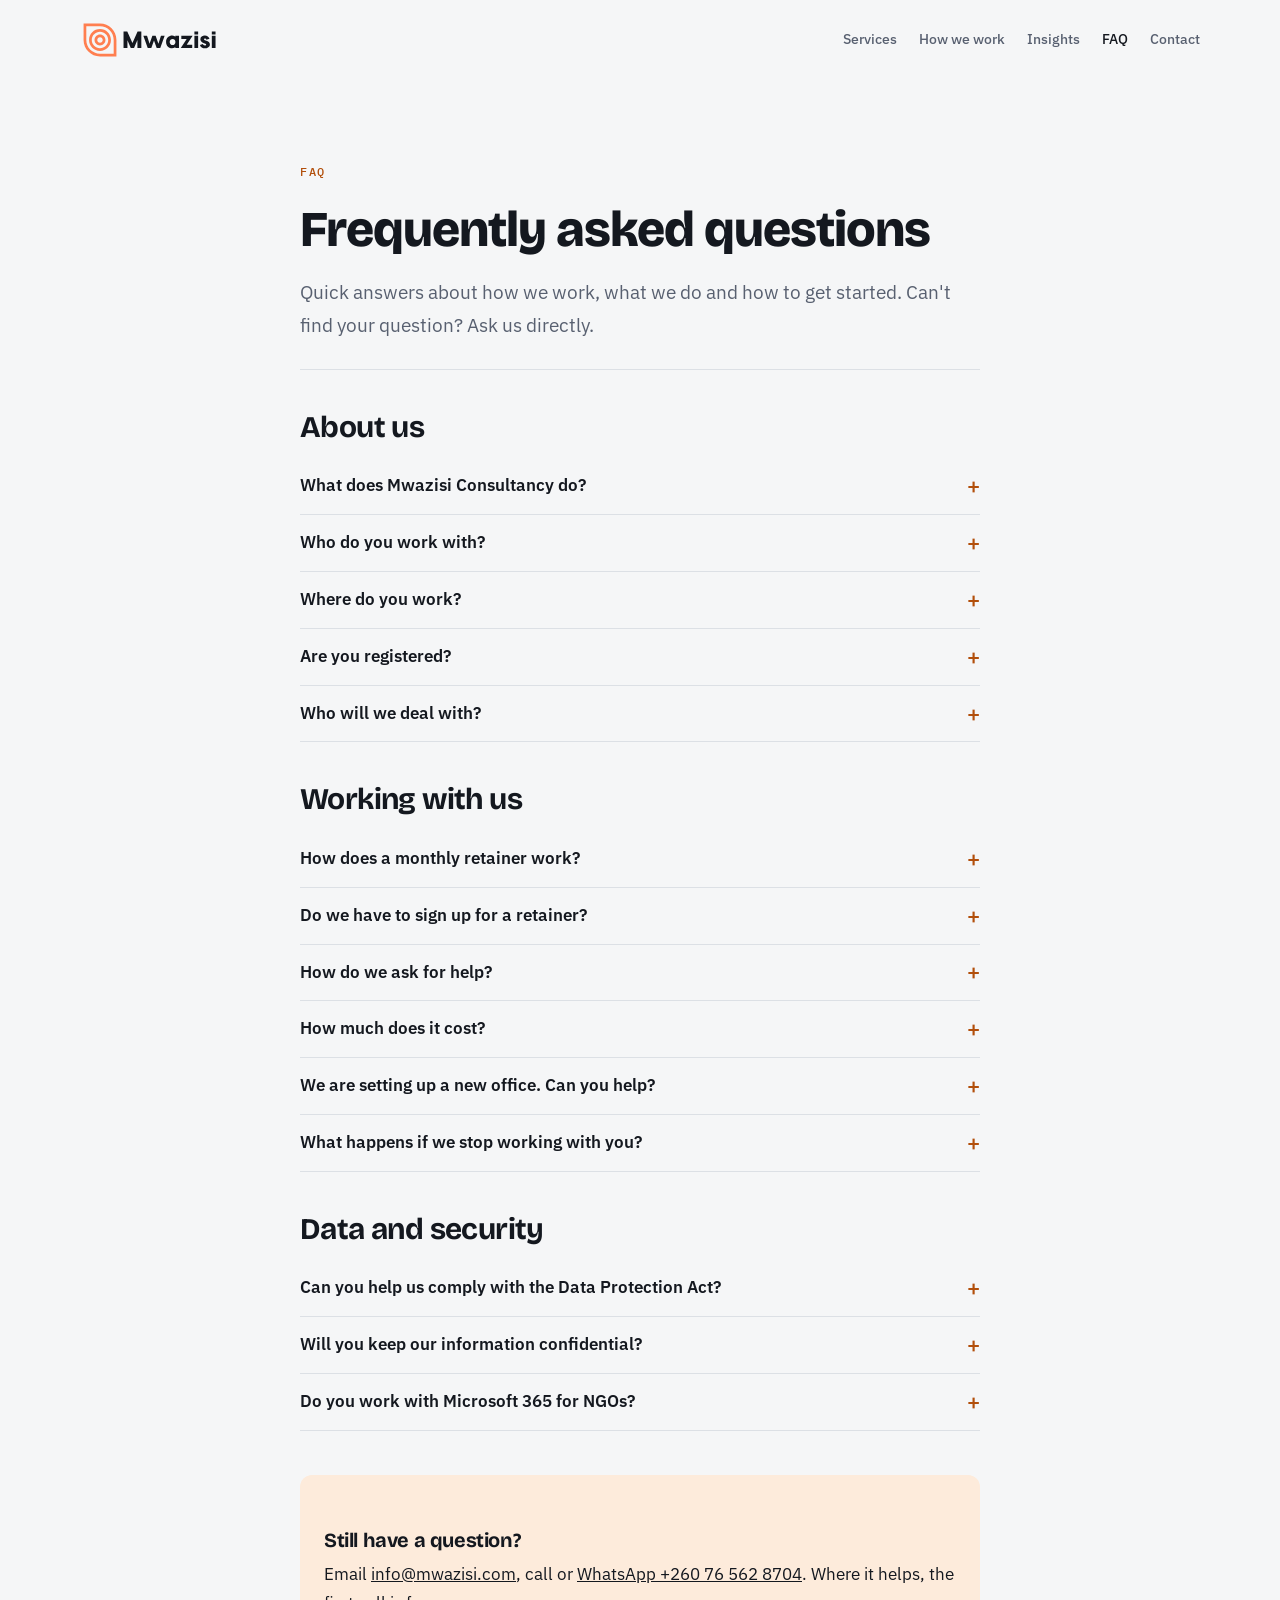
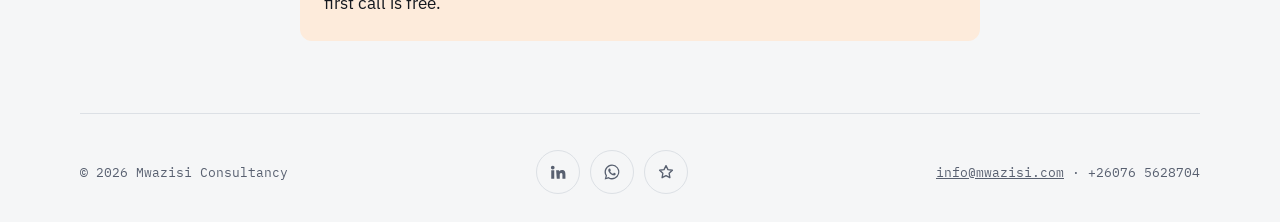
==== faq/index.html @ fc715167 "Add FAQ page with FAQPage structured data, linked from menus and sitemap Co-Authored-By: Claude Opus" ====
<!doctype html>
<html lang="en">
<head>
<meta charset="utf-8">
<meta name="viewport" content="width=device-width, initial-scale=1">
<title>Frequently asked questions | Mwazisi Consultancy</title>
<meta name="description" content="Answers to common questions about Mwazisi Consultancy: IT support and managed IT services in Lusaka, retainers, new office setup, and data protection.">
<link rel="canonical" href="https://www.mwazisi.com/faq/">
<meta property="og:type" content="website">
<meta property="og:site_name" content="Mwazisi Consultancy">
<meta property="og:title" content="Frequently asked questions | Mwazisi Consultancy">
<meta property="og:description" content="Answers to common questions about Mwazisi Consultancy: IT support and managed IT services in Lusaka, retainers, new office setup, and data protection.">
<meta property="og:url" content="https://www.mwazisi.com/faq/">
<meta property="og:image" content="https://www.mwazisi.com/assets/og-image.png">
<meta property="og:image:width" content="1200">
<meta property="og:image:height" content="630">
<meta name="twitter:card" content="summary_large_image">
<script type="application/ld+json">
{
 "@context": "https://schema.org",
 "@type": "FAQPage",
 "mainEntity": [
  {
   "@type": "Question",
   "name": "What does Mwazisi Consultancy do?",
   "acceptedAnswer": {
    "@type": "Answer",
    "text": "We are an IT consultancy and managed IT services provider in Lusaka, Zambia. We look after the computers, email, backups and data of organisations so their teams can get on with their work: day-to-day IT support, Microsoft 365 and email, backup and recovery, networks, devices, data protection, and digital tools."
   }
  },
  {
   "@type": "Question",
   "name": "Who do you work with?",
   "acceptedAnswer": {
    "@type": "Answer",
    "text": "NGOs and international non-profits, development and research programmes, local authorities, law and advisory firms, and small and growing businesses that need dependable IT without a full-time IT department."
   }
  },
  {
   "@type": "Question",
   "name": "Where do you work?",
   "acceptedAnswer": {
    "@type": "Answer",
    "text": "We are based in Lusaka. We visit offices in Lusaka in person and support organisations across Zambia remotely. Work outside Lusaka can be arranged, with travel agreed in advance."
   }
  },
  {
   "@type": "Question",
   "name": "Are you registered?",
   "acceptedAnswer": {
    "@type": "Answer",
    "text": "Yes. Mwazisi Consultancy is registered with PACRA and ZRA, is a licensed Data Processor under Zambia's Data Protection Act, and is a member of the ICT Association of Zambia (ICTAZ)."
   }
  },
  {
   "@type": "Question",
   "name": "Who will we deal with?",
   "acceptedAnswer": {
    "@type": "Answer",
    "text": "Every engagement is led by our Principal Consultant, Sam Gondwe. You deal directly with the person doing the work, not a call centre."
   }
  },
  {
   "@type": "Question",
   "name": "How does a monthly retainer work?",
   "acceptedAnswer": {
    "@type": "Answer",
    "text": "You pay a fixed monthly fee for an agreed number of support hours. Time is recorded against your account, and every invoice comes with a timesheet showing what was done, for whom and how long it took, plus a monthly report you can read and share."
   }
  },
  {
   "@type": "Question",
   "name": "Do we have to sign up for a retainer?",
   "acceptedAnswer": {
    "@type": "Answer",
    "text": "No. You can also book a quoted project with a fixed scope and price, or ad hoc support when you need it, either on site in Lusaka or remotely."
   }
  },
  {
   "@type": "Question",
   "name": "How do we ask for help?",
   "acceptedAnswer": {
    "@type": "Answer",
    "text": "Email info@mwazisi.com, or call or WhatsApp +260 76 562 8704. Every request is logged and tracked until it is resolved. Retainer clients agree response times as part of their agreement."
   }
  },
  {
   "@type": "Question",
   "name": "How much does it cost?",
   "acceptedAnswer": {
    "@type": "Answer",
    "text": "It depends on the size of your organisation and what you need. Retainers are a fixed monthly fee and projects are quoted in advance, with itemised invoices. Get in touch and we will suggest the right option; where it helps, the first call is free."
   }
  },
  {
   "@type": "Question",
   "name": "We are setting up a new office. Can you help?",
   "acceptedAnswer": {
    "@type": "Answer",
    "text": "Yes. We plan the setup, prepare the budget and quotation, compare internet providers, source laptops, printers and network equipment, set up business email on your own domain, the office network and security, and hand over with staff induction and documentation. We can then look after it every month."
   }
  },
  {
   "@type": "Question",
   "name": "What happens if we stop working with you?",
   "acceptedAnswer": {
    "@type": "Answer",
    "text": "We hand everything over: passwords, admin access and documentation, so your next provider or your own team can take over smoothly."
   }
  },
  {
   "@type": "Question",
   "name": "Can you help us comply with the Data Protection Act?",
   "acceptedAnswer": {
    "@type": "Answer",
    "text": "Yes. As a licensed Data Processor, we help organisations understand and meet their duties under the Data Protection Act No. 3 of 2021: data and risk assessments, policies and records, breach procedures and staff awareness. This supports compliance; it is not legal advice."
   }
  },
  {
   "@type": "Question",
   "name": "Will you keep our information confidential?",
   "acceptedAnswer": {
    "@type": "Answer",
    "text": "Yes. We treat everything we see in your systems as confidential. We only name clients publicly, or show their logos, with their permission, and our case studies leave out client details."
   }
  },
  {
   "@type": "Question",
   "name": "Do you work with Microsoft 365 for NGOs?",
   "acceptedAnswer": {
    "@type": "Answer",
    "text": "Yes. We set up and support Microsoft 365 (email, Teams, OneDrive and SharePoint) and help eligible non-profits apply for Microsoft's nonprofit programme."
   }
  }
 ]
}
</script>
<link rel="icon" href="/favicon.ico" sizes="48x48">
<link rel="icon" type="image/svg+xml" href="/favicon.svg">
<link rel="apple-touch-icon" href="/apple-touch-icon.png">
<link rel="preconnect" href="https://fonts.googleapis.com">
<link rel="preconnect" href="https://fonts.gstatic.com" crossorigin>
<link rel="stylesheet" href="https://fonts.googleapis.com/css2?family=Bricolage+Grotesque:opsz,wght@12..96,500;12..96,700;12..96,800&family=IBM+Plex+Sans:wght@400;500;600&family=IBM+Plex+Mono:wght@400;500&display=swap">
<link rel="stylesheet" href="../insights/insights.css">
<style>
details{border-bottom:1px solid var(--line)}
details summary{cursor:pointer;list-style:none;display:flex;justify-content:space-between;gap:16px;align-items:center;padding:16px 0;font-weight:600;font-size:17px;line-height:1.4;min-height:44px}
details summary::-webkit-details-marker{display:none}
details summary::after{content:"+";flex:none;font:500 22px/1 var(--font-mono);color:var(--accent-text)}
details[open] summary::after{content:"−"}
details p{margin:0 0 18px}
article h2{margin-top:40px}
.cta-box{margin-top:44px;padding:24px;border-radius:12px;background:var(--accent-soft)}
.cta-box p{margin:6px 0 0}
</style>
</head>
<body>
<div class="wrap">
  <nav aria-label="Main">
    <a class="brand" href="../" aria-label="Mwazisi, home">
      <svg class="logo" xmlns="http://www.w3.org/2000/svg" viewBox="0 0 3162.208 909.22" role="img" aria-hidden="true"><g transform="scale(8.11041548093341) translate(10, 10)"><g transform="matrix(1.151315789473684,0,0,1.151315789473684,-11.51315789473684,-11.51315789473684)" fill="#ff7f50"><path d="M50,10H10v40c0,22.09,17.91,40,40,40h40V50C90,27.91,72.09,10,50,10z M83.333,83.333H50  c-18.379,0-33.333-14.954-33.333-33.333V16.667H50c18.379,0,33.333,14.955,33.333,33.333V83.333z"/><path d="M50,23.333c-14.727,0-26.667,11.94-26.667,26.667S35.273,76.667,50,76.667S76.667,64.727,76.667,50S64.727,23.333,50,23.333  z M50,70c-11.048,0-20-8.955-20-20s8.952-20,20-20c11.045,0,20,8.955,20,20S61.045,70,50,70z"/><path d="M50,36.667c-7.363,0-13.333,5.97-13.333,13.333S42.637,63.333,50,63.333S63.333,57.363,63.333,50S57.363,36.667,50,36.667z   M50,56.667c-3.682,0-6.667-2.985-6.667-6.667s2.985-6.667,6.667-6.667s6.667,2.985,6.667,6.667S53.682,56.667,50,56.667z"/></g><g transform="matrix(3.3046480499309276,0,0,3.3046480499309276,108.03442375828398,2.63476198618665)" fill="currentColor"><path d="M16.3 6 l0 14 l-3.32 0 l0 -6.76 l-2.86 6.76 l-2.78 0 l-2.82 -6.72 l0 6.72 l-3.32 0 l0 -14 l3.18 0 l4.38 9.72 l4.36 -9.72 l3.18 0 z M32.94 9.56 l3.14 0 l-3.72 10.44 l-3.04 0 l-2.28 -6.5 l-2.28 6.5 l-3.04 0 l-3.72 -10.44 l3.14 0 l2.14 6.68 l2.38 -6.68 l2.76 0 l2.38 6.68 z M45.08 9.6 l3.16 0 l0 10.4 l-3.16 0 l0 -1.04 c-0.14 0.36 -1.08 1.24 -2.68 1.24 c-2.38 0 -5.12 -1.7 -5.12 -5.42 c0 -3.58 2.74 -5.36 5.12 -5.36 c1.6 0 2.54 0.92 2.68 1.14 l0 -0.96 z M42.86 17.42 c1.3 0 2.36 -0.9 2.36 -2.64 c0 -1.68 -1.06 -2.58 -2.36 -2.58 c-1.36 0 -2.52 0.92 -2.52 2.58 c0 1.72 1.16 2.64 2.52 2.64 z M59.8 9.6 l-5 7.64 l4.66 0 l0 2.76 l-9.7 0 l5 -7.64 l-4.54 0 l0 -2.76 l9.58 0 z M64.48 5.86 l0 2.66 l-3.16 0 l0 -2.66 l3.16 0 z M64.48 9.6 l0 10.4 l-3.16 0 l0 -10.4 l3.16 0 z M71.46 12.88 c-0.28 -0.72 -0.7 -0.96 -1.16 -0.96 c-0.42 0 -0.84 0.24 -0.84 0.64 c0 0.38 0.24 0.6 0.7 0.76 l1.32 0.46 c1.48 0.54 2.98 1.08 2.98 3.16 c0 2.1 -2.1 3.3 -4.26 3.3 c-1.94 0 -3.76 -1.14 -4.2 -2.96 l2.48 -0.78 c0.26 0.58 0.72 1.24 1.72 1.24 c0.68 0 1.12 -0.44 1.12 -0.84 c0 -0.2 -0.16 -0.46 -0.66 -0.66 l-1.22 -0.44 c-2.08 -0.76 -3.06 -1.82 -3.06 -3.3 c0 -1.94 1.8 -3.08 3.78 -3.08 c2.02 0 3.36 1.1 3.96 2.76 z M79.24 5.86 l0 2.66 l-3.16 0 l0 -2.66 l3.16 0 z M79.24 9.6 l0 10.4 l-3.16 0 l0 -10.4 l3.16 0 z"/></g></g></svg>
      <span class="sr">Mwazisi Consultancy</span>
    </a>
    <ul>
      <li><a href="../#services">Services</a></li>
      <li><a href="../#process">How we work</a></li>
      <li><a href="../insights/">Insights</a></li>
      <li><a href="./" aria-current="page">FAQ</a></li>
      <li><a href="../#contact">Contact</a></li>
    </ul>
  </nav>

  <article>
    <header>
      <span class="eyebrow">FAQ</span>
      <h1>Frequently asked questions</h1>
      <p class="standfirst">Quick answers about how we work, what we do and how to get started. Can't find your question? Ask us directly.</p>
    </header>

    <h2>About us</h2>
    <details>
      <summary>What does Mwazisi Consultancy do?</summary>
      <p>We are an IT consultancy and managed IT services provider in Lusaka, Zambia. We look after the computers, email, backups and data of organisations so their teams can get on with their work: day-to-day IT support, Microsoft 365 and email, backup and recovery, networks, devices, data protection, and digital tools.</p>
    </details>
    <details>
      <summary>Who do you work with?</summary>
      <p>NGOs and international non-profits, development and research programmes, local authorities, law and advisory firms, and small and growing businesses that need dependable IT without a full-time IT department.</p>
    </details>
    <details>
      <summary>Where do you work?</summary>
      <p>We are based in Lusaka. We visit offices in Lusaka in person and support organisations across Zambia remotely. Work outside Lusaka can be arranged, with travel agreed in advance.</p>
    </details>
    <details>
      <summary>Are you registered?</summary>
      <p>Yes. Mwazisi Consultancy is registered with PACRA and ZRA, is a licensed Data Processor under Zambia&#x27;s Data Protection Act, and is a member of the ICT Association of Zambia (ICTAZ).</p>
    </details>
    <details>
      <summary>Who will we deal with?</summary>
      <p>Every engagement is led by our Principal Consultant, Sam Gondwe. You deal directly with the person doing the work, not a call centre.</p>
    </details>
    <h2>Working with us</h2>
    <details>
      <summary>How does a monthly retainer work?</summary>
      <p>You pay a fixed monthly fee for an agreed number of support hours. Time is recorded against your account, and every invoice comes with a timesheet showing what was done, for whom and how long it took, plus a monthly report you can read and share.</p>
    </details>
    <details>
      <summary>Do we have to sign up for a retainer?</summary>
      <p>No. You can also book a quoted project with a fixed scope and price, or ad hoc support when you need it, either on site in Lusaka or remotely.</p>
    </details>
    <details>
      <summary>How do we ask for help?</summary>
      <p>Email info@mwazisi.com, or call or WhatsApp +260 76 562 8704. Every request is logged and tracked until it is resolved. Retainer clients agree response times as part of their agreement.</p>
    </details>
    <details>
      <summary>How much does it cost?</summary>
      <p>It depends on the size of your organisation and what you need. Retainers are a fixed monthly fee and projects are quoted in advance, with itemised invoices. Get in touch and we will suggest the right option; where it helps, the first call is free.</p>
    </details>
    <details>
      <summary>We are setting up a new office. Can you help?</summary>
      <p>Yes. We plan the setup, prepare the budget and quotation, compare internet providers, source laptops, printers and network equipment, set up business email on your own domain, the office network and security, and hand over with staff induction and documentation. We can then look after it every month.</p>
    </details>
    <details>
      <summary>What happens if we stop working with you?</summary>
      <p>We hand everything over: passwords, admin access and documentation, so your next provider or your own team can take over smoothly.</p>
    </details>
    <h2>Data and security</h2>
    <details>
      <summary>Can you help us comply with the Data Protection Act?</summary>
      <p>Yes. As a licensed Data Processor, we help organisations understand and meet their duties under the Data Protection Act No. 3 of 2021: data and risk assessments, policies and records, breach procedures and staff awareness. This supports compliance; it is not legal advice.</p>
    </details>
    <details>
      <summary>Will you keep our information confidential?</summary>
      <p>Yes. We treat everything we see in your systems as confidential. We only name clients publicly, or show their logos, with their permission, and our case studies leave out client details.</p>
    </details>
    <details>
      <summary>Do you work with Microsoft 365 for NGOs?</summary>
      <p>Yes. We set up and support Microsoft 365 (email, Teams, OneDrive and SharePoint) and help eligible non-profits apply for Microsoft&#x27;s nonprofit programme.</p>
    </details>

    <div class="cta-box">
      <h3>Still have a question?</h3>
      <p>Email <a href="mailto:info@mwazisi.com">info@mwazisi.com</a>, call or <a href="https://wa.me/260765628704">WhatsApp +260 76 562 8704</a>. Where it helps, the first call is free.</p>
    </div>
  </article>

  <footer>
    <span>© 2026 Mwazisi Consultancy</span>
    <ul class="social" aria-label="Mwazisi on social media">
      <li><a href="https://www.linkedin.com/company/mwazisi/" target="_blank" rel="noopener" aria-label="Mwazisi Consultancy on LinkedIn"><svg viewBox="0 0 24 24" width="18" height="18" fill="currentColor" aria-hidden="true"><path d="M4.98 3.5a2.5 2.5 0 1 1 0 5 2.5 2.5 0 0 1 0-5zM3 9.75h4V21H3zM9.5 9.75h3.8v1.6h.06c.53-1 1.83-2.05 3.77-2.05 4.03 0 4.77 2.65 4.77 6.1V21h-4v-4.95c0-1.18-.02-2.7-1.65-2.7-1.65 0-1.9 1.29-1.9 2.62V21h-4z"/></svg></a></li>
      <li><a href="https://wa.me/260765628704" target="_blank" rel="noopener" aria-label="Chat with Mwazisi on WhatsApp"><svg viewBox="0 0 24 24" width="18" height="18" fill="currentColor" aria-hidden="true"><path d="M12.04 2a9.9 9.9 0 0 0-8.45 15.06L2.2 22l5.07-1.33A9.9 9.9 0 1 0 12.04 2zm0 18.06a8.16 8.16 0 0 1-4.16-1.14l-.3-.18-3.01.79.8-2.93-.2-.31a8.17 8.17 0 1 1 6.87 3.77zm4.48-6.12c-.25-.12-1.46-.72-1.69-.8-.23-.08-.39-.12-.55.12-.16.25-.63.8-.78.96-.14.17-.29.19-.53.06-.25-.12-1.04-.38-1.98-1.22-.73-.65-1.23-1.46-1.37-1.7-.14-.25-.02-.38.11-.5.11-.11.25-.29.37-.43.12-.15.16-.25.25-.41.08-.17.04-.31-.02-.44-.06-.12-.55-1.33-.76-1.82-.2-.48-.4-.41-.55-.42h-.47a.9.9 0 0 0-.65.31c-.23.25-.86.84-.86 2.05s.88 2.38 1 2.54c.12.17 1.73 2.64 4.2 3.7.59.25 1.05.4 1.4.52.59.19 1.13.16 1.55.1.47-.07 1.46-.6 1.66-1.17.21-.58.21-1.07.15-1.17-.06-.1-.22-.17-.47-.29z"/></svg></a></li>
      <li><a href="https://g.page/r/CYcyjVPgs0gBEBI/review" target="_blank" rel="noopener" aria-label="Review Mwazisi Consultancy on Google"><svg viewBox="0 0 24 24" width="18" height="18" fill="none" stroke="currentColor" stroke-width="1.8" stroke-linejoin="round" aria-hidden="true"><path d="M12 3.5l2.6 5.3 5.9.9-4.3 4.1 1 5.8L12 16.9l-5.2 2.7 1-5.8L3.5 9.7l5.9-.9z"/></svg></a></li>
    </ul>
    <span><a href="mailto:info@mwazisi.com">info@mwazisi.com</a> · +26076 5628704</span>
  </footer>
</div>
</body>
</html>
---- insights/insights.css ----
/* Shared styles for the Insights pages. Tokens mirror index.html. */
:root{
  --bg:#F5F6F7; --surface:#FFFFFF; --fg:#14181F; --muted:#586070; --line:#DCE0E5;
  --accent:#E87722; --accent-ink:#1A0E03; --accent-text:#B24F0B; --accent-soft:#FDEBDB;
  --band:#14181F; --band-fg:#F1F3F5; --band-muted:#A7AFBB;
  --font-display:'Bricolage Grotesque','Segoe UI',system-ui,sans-serif;
  --font-body:'IBM Plex Sans','Segoe UI',system-ui,sans-serif;
  --font-mono:'IBM Plex Mono',ui-monospace,Consolas,monospace;
}
@media (prefers-color-scheme: dark){:root:not([data-theme="light"]){
  --bg:#0F1318; --surface:#171C23; --fg:#ECEEF1; --muted:#9BA4B1; --line:#2A313B;
  --accent:#F08A3A; --accent-ink:#1A0E03; --accent-text:#F59A52; --accent-soft:#2B1B0E;
  --band:#0A0D11; --band-fg:#F1F3F5; --band-muted:#8F98A5; color-scheme:dark}}
:root[data-theme="dark"]{
  --bg:#0F1318; --surface:#171C23; --fg:#ECEEF1; --muted:#9BA4B1; --line:#2A313B;
  --accent:#F08A3A; --accent-ink:#1A0E03; --accent-text:#F59A52; --accent-soft:#2B1B0E;
  --band:#0A0D11; --band-fg:#F1F3F5; --band-muted:#8F98A5; color-scheme:dark}

*{box-sizing:border-box}
body{margin:0;background:var(--bg);color:var(--fg);font:17px/1.7 var(--font-body);
  padding-left:max(16px,env(safe-area-inset-left,0px));padding-right:max(16px,env(safe-area-inset-right,0px))}
.wrap{max-width:1120px;margin:0 auto}
h1,h2,h3{font-family:var(--font-display);margin:0;text-wrap:balance;line-height:1.15;letter-spacing:-.02em}
a{color:inherit}
:focus-visible{outline:3px solid var(--accent);outline-offset:3px;border-radius:4px}
.eyebrow{font:500 12px/1 var(--font-mono);letter-spacing:.14em;text-transform:uppercase;color:var(--accent-text)}

/* nav (same as homepage) */
nav{display:flex;align-items:center;justify-content:space-between;gap:16px;padding-block:20px;flex-wrap:wrap}
.brand{display:flex;align-items:center;text-decoration:none}
.logo{height:40px;width:auto;display:block;color:var(--fg)}
.sr{position:absolute;width:1px;height:1px;overflow:hidden;clip:rect(0 0 0 0);white-space:nowrap}
nav ul{display:flex;gap:6px 22px;list-style:none;margin:0;padding:0;flex-wrap:wrap}
nav ul a{display:inline-block;padding-block:4px;text-decoration:none;font-size:14px;font-weight:500;color:var(--muted)}
nav ul a:hover,nav ul a[aria-current]{color:var(--fg)}

/* article */
article{max-width:68ch;margin:0 auto;padding-block:48px 72px}
.back{font:500 13px/1 var(--font-mono);color:var(--muted);text-decoration:none}
.back:hover{color:var(--fg)}
article header{margin:28px 0 36px;padding-bottom:28px;border-bottom:1px solid var(--line)}
article h1{font-size:clamp(32px,5vw,50px);font-weight:800;margin-top:16px}
.standfirst{margin:18px 0 0;font-size:19px;color:var(--muted)}
.meta{margin-top:18px;font:400 13px/1.5 var(--font-mono);color:var(--muted)}
article h2{font-size:clamp(24px,3.4vw,30px);font-weight:700;margin:48px 0 14px}
article h3{font-size:20px;font-weight:700;margin:30px 0 8px}
article p{margin:0 0 18px}
article ul{margin:0 0 18px;padding-left:22px}
article li{margin-bottom:8px}
article li::marker{color:var(--accent)}
.note{margin:28px 0;padding:18px 20px;border-left:4px solid var(--accent);background:var(--accent-soft);border-radius:0 10px 10px 0;font-size:16px}
.note p:last-child{margin:0}

figure{margin:32px 0;padding:22px;background:var(--surface);border:1px solid var(--line);border-radius:12px}
figcaption{margin-top:14px;font:400 13px/1.5 var(--font-mono);color:var(--muted)}
.bars{display:grid;gap:12px}
.bar{display:grid;grid-template-columns:minmax(120px,190px) 1fr;gap:12px;align-items:center;font-size:14px}
.bar .track{display:flex;align-items:center;gap:8px}
.bar .fill{height:14px;border-radius:0 4px 4px 0;background:var(--accent);min-width:4px}
.bar .v{font:500 13px/1 var(--font-mono);color:var(--muted)}

/* diagram */
.diagram-pair{display:flex;flex-wrap:wrap;gap:16px 24px}
.diagram{display:block;flex:1 1 260px;min-width:0;height:auto}
.diagram + .diagram{border-left:1px dashed var(--line);padding-left:24px}
@media (max-width:600px){.diagram + .diagram{border-left:0;padding-left:0;border-top:1px dashed var(--line);padding-top:16px}}
.d-box{fill:var(--surface);stroke:var(--line);stroke-width:1.5}
.d-box.accent{fill:var(--accent-soft);stroke:var(--accent);stroke-width:2}
.d-line{stroke:var(--muted);stroke-width:2.5;stroke-linecap:round}
.d-line.accent{stroke:var(--accent)}
.d-line.thick{stroke-width:7}
.d-text{fill:var(--fg);font:500 13px var(--font-body);dominant-baseline:middle}
.d-text.muted{fill:var(--muted);font-weight:400}
.d-text.strong{font-weight:600}
.d-cap{fill:var(--muted);font:400 13px var(--font-mono)}

/* numbered timeline */
.timeline{list-style:none;margin:0 0 18px;padding:0;display:grid;gap:0}
.timeline li{display:grid;grid-template-columns:36px 1fr;gap:14px;margin:0;padding:14px 0;border-bottom:1px solid var(--line)}
.timeline li:last-child{border-bottom:0}
.timeline .n{display:grid;place-items:center;width:32px;height:32px;border-radius:50%;background:var(--accent-soft);color:var(--accent-text);font:600 14px/1 var(--font-mono)}

/* tables */
.table-wrap{margin:0 0 18px;overflow-x:auto;border:1px solid var(--line);border-radius:12px;background:var(--surface)}
table{width:100%;min-width:440px;border-collapse:collapse;font-size:15px;line-height:1.5}
th,td{padding:12px 14px;text-align:left;vertical-align:top;border-bottom:1px solid var(--line)}
tbody tr:last-child th,tbody tr:last-child td{border-bottom:0}
thead th{font:500 12px/1.4 var(--font-mono);letter-spacing:.08em;text-transform:uppercase;color:var(--muted)}
tbody th{font-weight:600;width:28%}

.cta{margin-top:56px;padding:clamp(24px,4vw,40px);background:var(--band);color:var(--band-fg);border-radius:16px}
.cta h2{margin:0;font-size:clamp(24px,3.4vw,32px)}
.cta p{margin:12px 0 20px;color:var(--band-muted)}
.btn{display:inline-flex;align-items:center;min-height:46px;padding:0 22px;border-radius:8px;font-weight:600;font-size:15px;text-decoration:none;background:var(--accent);color:var(--accent-ink)}
.btn:hover{filter:brightness(1.06)}

/* insights list */
.list-head{max-width:62ch;padding-block:48px 32px}
.list-head h1{font-size:clamp(34px,5vw,52px);font-weight:800;margin-top:14px}
.list-head p{margin-top:14px;color:var(--muted)}
.posts{display:grid;grid-template-columns:repeat(auto-fill,minmax(300px,1fr));gap:20px;padding-bottom:72px}
.post{display:block;background:var(--surface);border:1px solid var(--line);border-radius:12px;padding:26px;text-decoration:none}
.post:hover{border-color:var(--accent)}
.post .tag{display:inline-block;font:500 11px/1 var(--font-mono);letter-spacing:.1em;text-transform:uppercase;padding:6px 9px;border-radius:5px;background:var(--accent-soft);color:var(--accent-text)}
.post h2{font-size:22px;margin-top:16px}
.post p{margin:10px 0 0;color:var(--muted);font-size:15px}
.post .more{display:inline-block;margin-top:16px;font:500 13px/1 var(--font-mono);color:var(--accent-text)}

footer{padding-block:36px 28px;border-top:1px solid var(--line);display:flex;justify-content:space-between;gap:12px;flex-wrap:wrap;align-items:center;font:400 13px/1.5 var(--font-mono);color:var(--muted)}
footer a{color:var(--muted)}
footer .social{list-style:none;margin:0;padding:0;display:flex;gap:10px}
footer .social a{display:grid;place-items:center;width:44px;height:44px;border:1px solid var(--line);border-radius:50%;color:var(--muted)}
footer .social a:hover{color:var(--accent-text);border-color:var(--accent-text)}

@media (max-width:600px){
  .bar{grid-template-columns:1fr;gap:6px}
  table{font-size:14px}
  th,td{padding:10px 10px}
  article{padding-block:32px 48px}
}
@media (prefers-reduced-motion:no-preference){.btn{transition:filter .15s}}
@media (max-width:600px){nav ul{gap:4px 16px}}
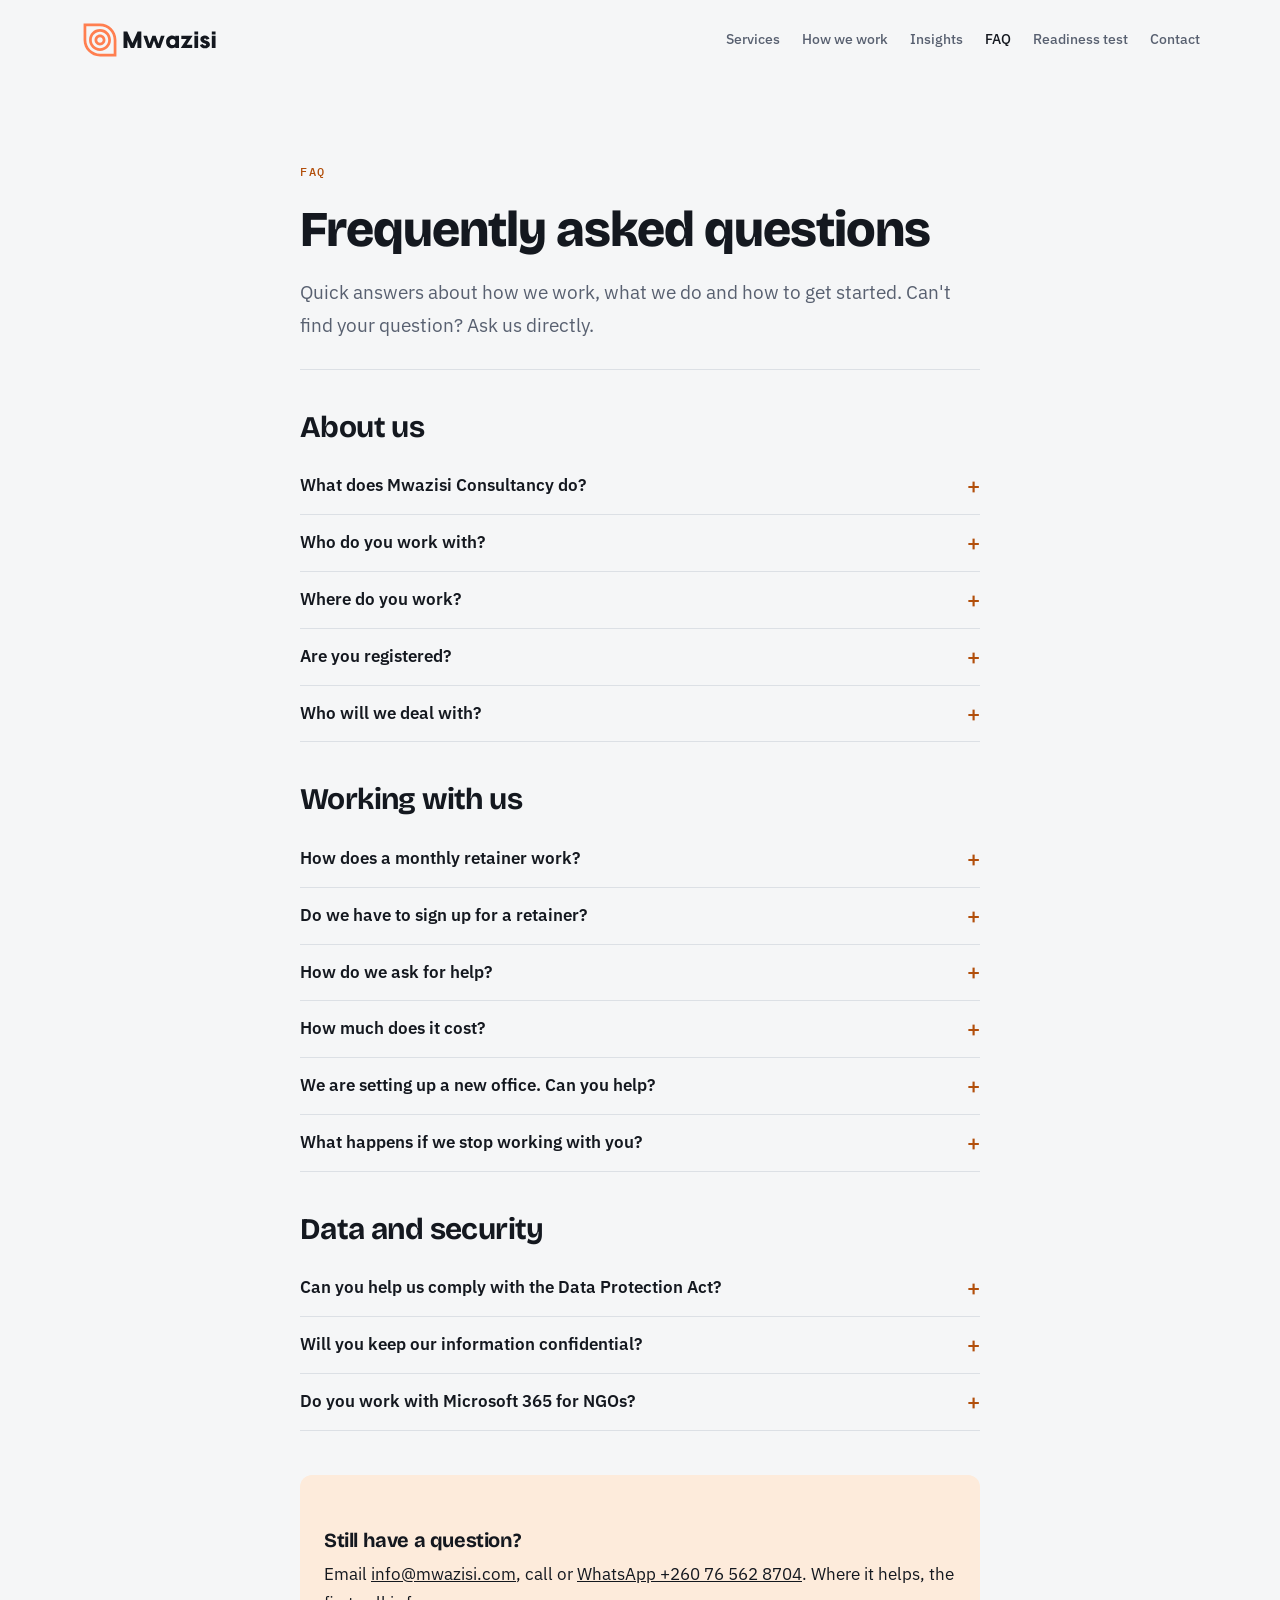
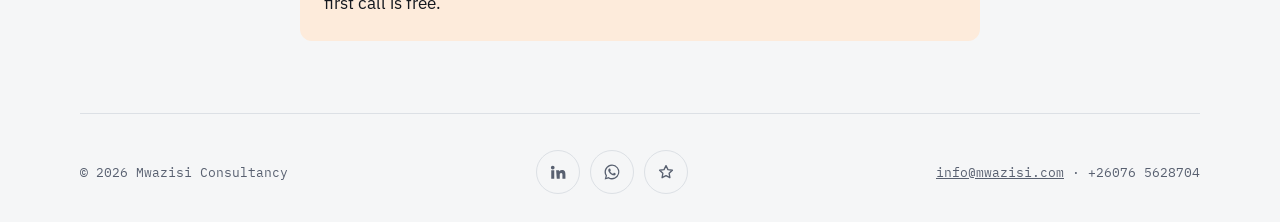
==== commit 812ccb13: "Add digital readiness test with shareable scorecard A free self-assessment for individuals, small bu" ====
--- a/faq/index.html
+++ b/faq/index.html
@@ -14,6 +14,8 @@
 <meta property="og:image" content="https://www.mwazisi.com/assets/og-image.png">
 <meta property="og:image:width" content="1200">
 <meta property="og:image:height" content="630">
+<meta property="og:image:alt" content="Mwazisi Consultancy: IT support and managed IT services in Lusaka, Zambia">
+<meta property="og:locale" content="en_GB">
 <meta name="twitter:card" content="summary_large_image">
 <script type="application/ld+json">
 {
@@ -166,6 +168,7 @@
       <li><a href="../#process">How we work</a></li>
       <li><a href="../insights/">Insights</a></li>
       <li><a href="./" aria-current="page">FAQ</a></li>
+      <li><a href="../digital-readiness/">Readiness test</a></li>
       <li><a href="../#contact">Contact</a></li>
     </ul>
   </nav>
